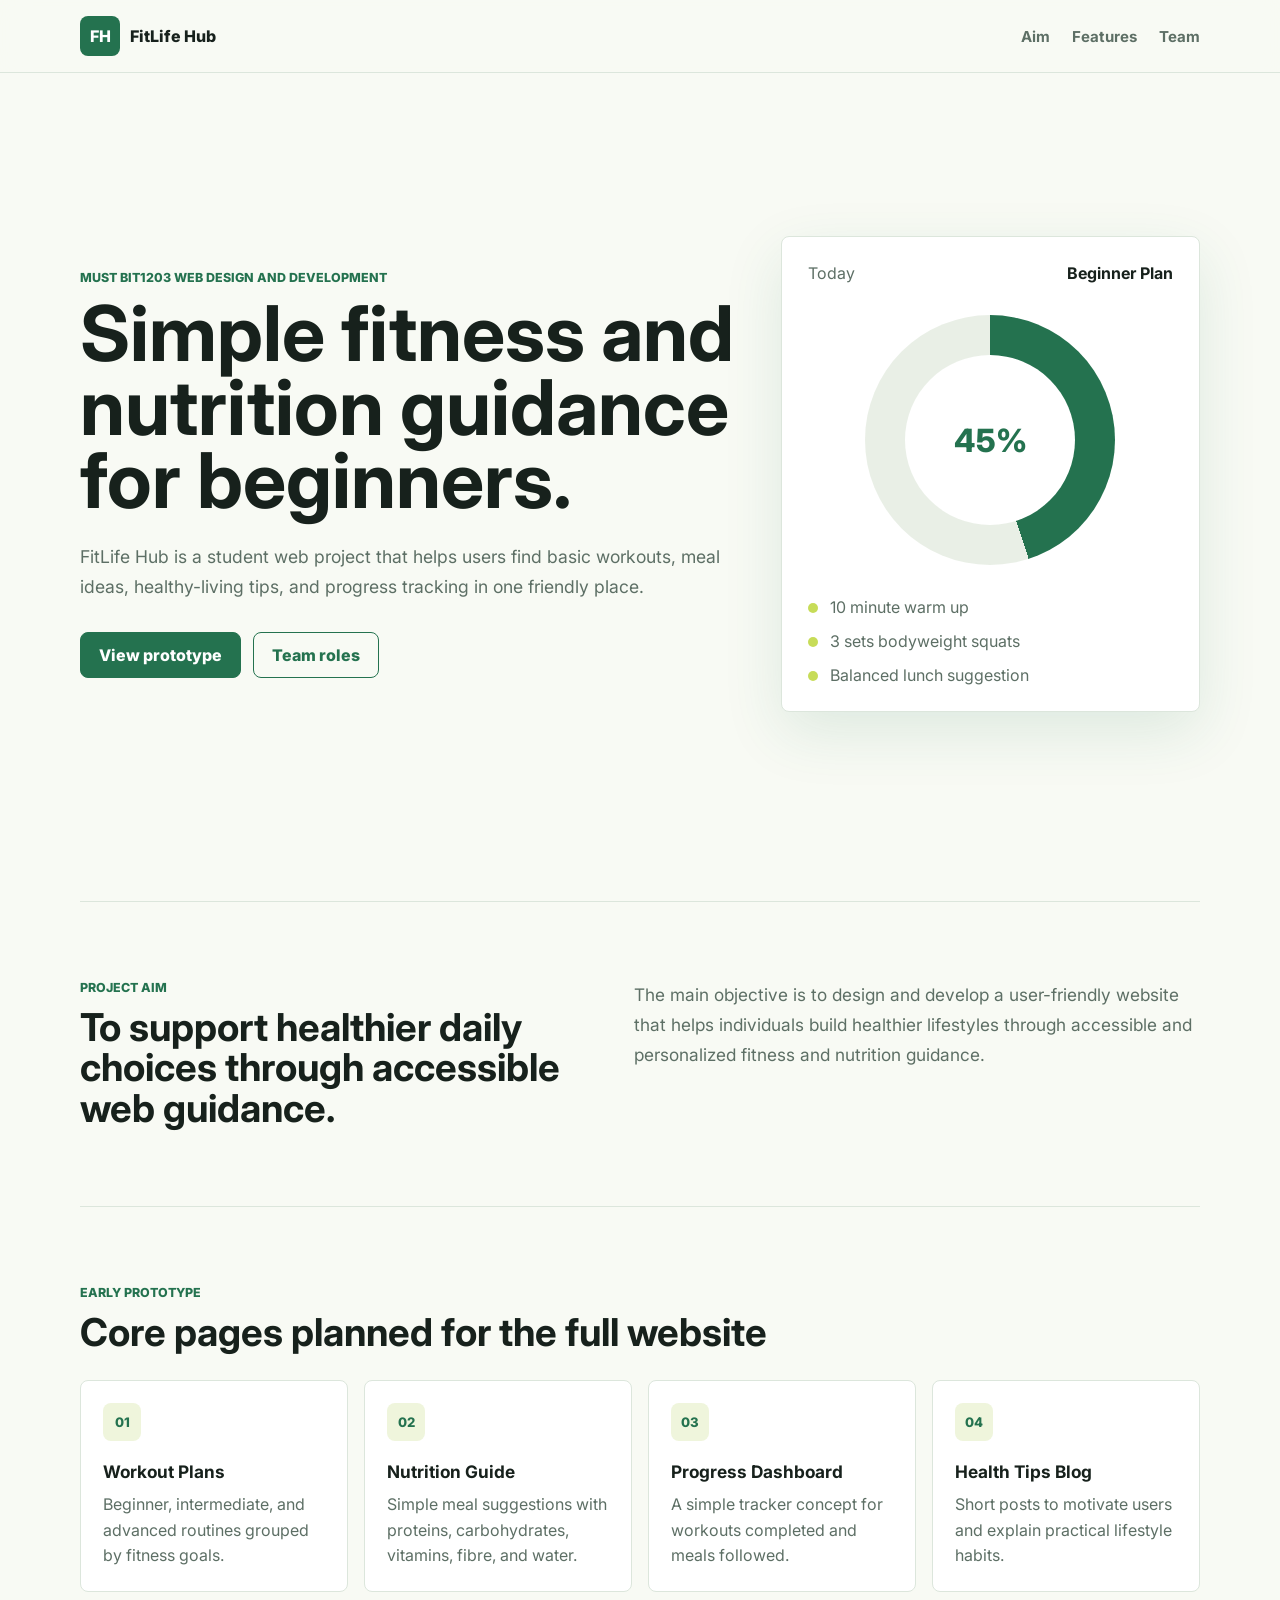
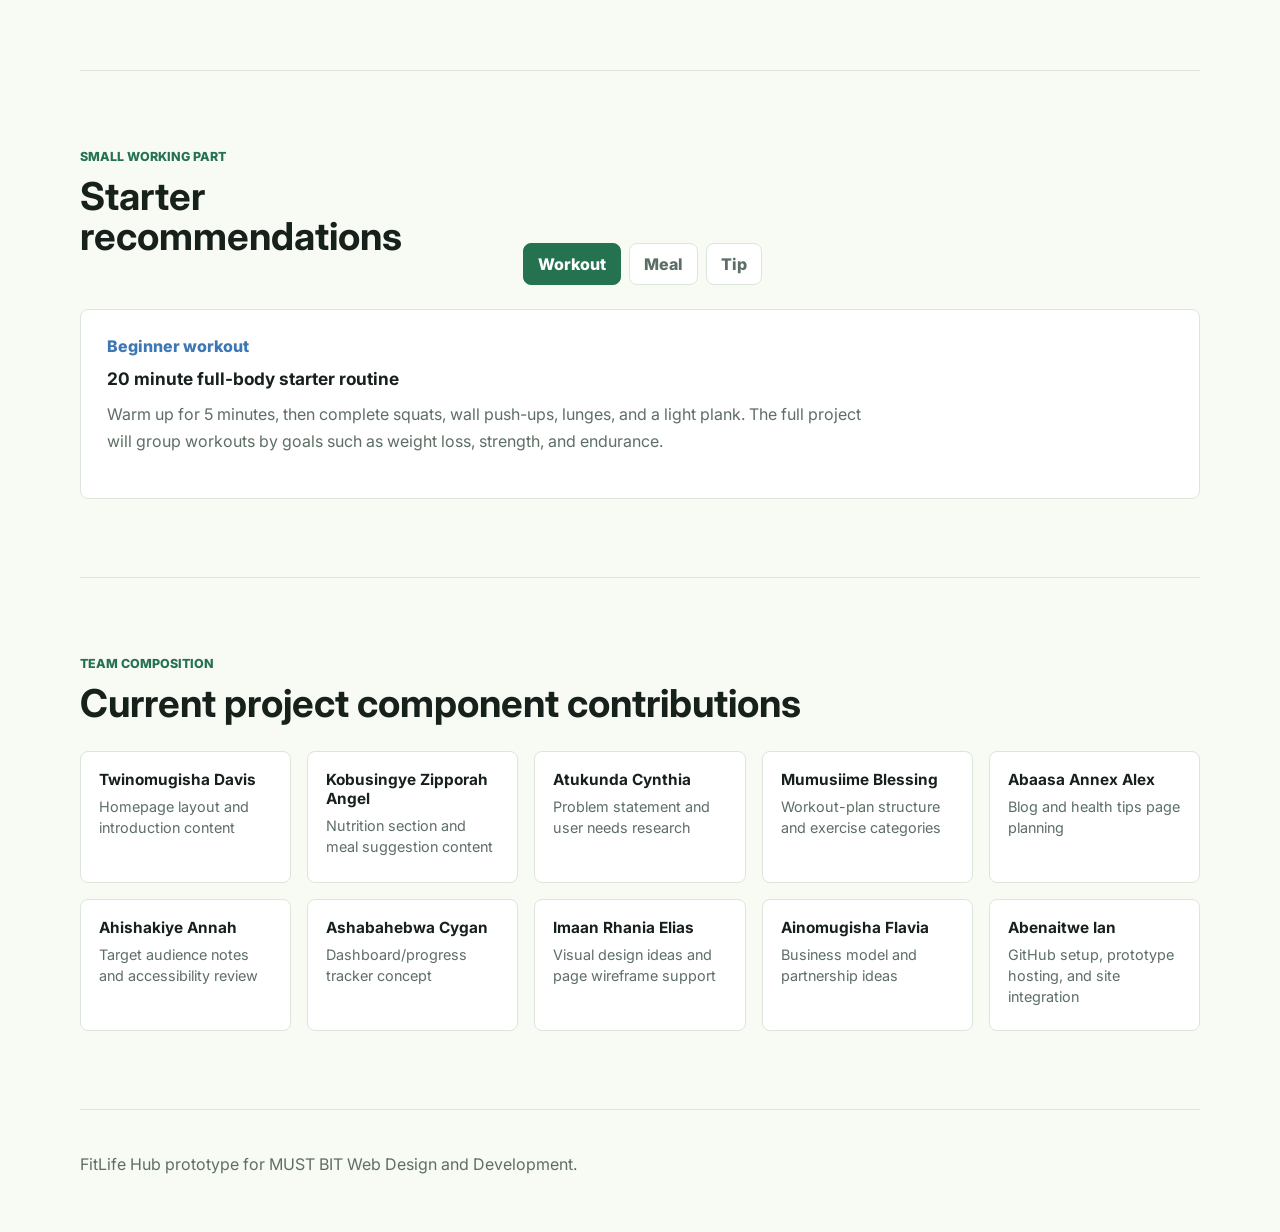
==== index.html @ db25465a "Build FitLife Hub prototype" ====
<!DOCTYPE html>
<html lang="en">
<head>
  <meta charset="UTF-8">
  <meta name="viewport" content="width=device-width, initial-scale=1.0">
  <title>FitLife Hub</title>
  <link rel="preconnect" href="https://fonts.googleapis.com">
  <link rel="preconnect" href="https://fonts.gstatic.com" crossorigin>
  <link href="https://fonts.googleapis.com/css2?family=Inter:wght@400;600;700;800&display=swap" rel="stylesheet">
  <link rel="stylesheet" href="styles.css">
</head>
<body>
  <header class="site-header">
    <nav class="nav">
      <a class="brand" href="#top" aria-label="FitLife Hub home">
        <span class="brand-mark">FH</span>
        <span>FitLife Hub</span>
      </a>
      <div class="nav-links" aria-label="Main navigation">
        <a href="#aim">Aim</a>
        <a href="#features">Features</a>
        <a href="#team">Team</a>
      </div>
    </nav>
  </header>

  <main id="top">
    <section class="hero">
      <div class="hero-copy">
        <p class="eyebrow">MUST BIT1203 Web Design and Development</p>
        <h1>Simple fitness and nutrition guidance for beginners.</h1>
        <p class="hero-text">
          FitLife Hub is a student web project that helps users find basic workouts,
          meal ideas, healthy-living tips, and progress tracking in one friendly place.
        </p>
        <div class="hero-actions">
          <a class="button primary" href="#features">View prototype</a>
          <a class="button secondary" href="#team">Team roles</a>
        </div>
      </div>
      <aside class="today-panel" aria-label="Sample fitness plan">
        <div class="panel-top">
          <span>Today</span>
          <strong>Beginner Plan</strong>
        </div>
        <div class="workout-ring" aria-label="45 percent progress">
          <span>45%</span>
        </div>
        <ul class="mini-list">
          <li><span></span> 10 minute warm up</li>
          <li><span></span> 3 sets bodyweight squats</li>
          <li><span></span> Balanced lunch suggestion</li>
        </ul>
      </aside>
    </section>

    <section id="aim" class="section two-column">
      <div>
        <p class="eyebrow">Project Aim</p>
        <h2>To support healthier daily choices through accessible web guidance.</h2>
      </div>
      <p>
        The main objective is to design and develop a user-friendly website that
        helps individuals build healthier lifestyles through accessible and
        personalized fitness and nutrition guidance.
      </p>
    </section>

    <section id="features" class="section">
      <div class="section-heading">
        <p class="eyebrow">Early Prototype</p>
        <h2>Core pages planned for the full website</h2>
      </div>
      <div class="feature-grid">
        <article class="feature-card">
          <span class="icon">01</span>
          <h3>Workout Plans</h3>
          <p>Beginner, intermediate, and advanced routines grouped by fitness goals.</p>
        </article>
        <article class="feature-card">
          <span class="icon">02</span>
          <h3>Nutrition Guide</h3>
          <p>Simple meal suggestions with proteins, carbohydrates, vitamins, fibre, and water.</p>
        </article>
        <article class="feature-card">
          <span class="icon">03</span>
          <h3>Progress Dashboard</h3>
          <p>A simple tracker concept for workouts completed and meals followed.</p>
        </article>
        <article class="feature-card">
          <span class="icon">04</span>
          <h3>Health Tips Blog</h3>
          <p>Short posts to motivate users and explain practical lifestyle habits.</p>
        </article>
      </div>
    </section>

    <section class="section demo-area" aria-label="Interactive demo">
      <div class="section-heading">
        <p class="eyebrow">Small Working Part</p>
        <h2>Starter recommendations</h2>
      </div>
      <div class="tabs" role="tablist" aria-label="Recommendation categories">
        <button class="tab active" type="button" data-tab="workout">Workout</button>
        <button class="tab" type="button" data-tab="meal">Meal</button>
        <button class="tab" type="button" data-tab="tip">Tip</button>
      </div>
      <article class="recommendation" id="recommendation" aria-live="polite"></article>
    </section>

    <section id="team" class="section">
      <div class="section-heading">
        <p class="eyebrow">Team Composition</p>
        <h2>Current project component contributions</h2>
      </div>
      <div class="team-grid">
        <article><strong>Twinomugisha Davis</strong><span>Homepage layout and introduction content</span></article>
        <article><strong>Kobusingye Zipporah Angel</strong><span>Nutrition section and meal suggestion content</span></article>
        <article><strong>Atukunda Cynthia</strong><span>Problem statement and user needs research</span></article>
        <article><strong>Mumusiime Blessing</strong><span>Workout-plan structure and exercise categories</span></article>
        <article><strong>Abaasa Annex Alex</strong><span>Blog and health tips page planning</span></article>
        <article><strong>Ahishakiye Annah</strong><span>Target audience notes and accessibility review</span></article>
        <article><strong>Ashabahebwa Cygan</strong><span>Dashboard/progress tracker concept</span></article>
        <article><strong>Imaan Rhania Elias</strong><span>Visual design ideas and page wireframe support</span></article>
        <article><strong>Ainomugisha Flavia</strong><span>Business model and partnership ideas</span></article>
        <article><strong>Abenaitwe Ian</strong><span>GitHub setup, prototype hosting, and site integration</span></article>
      </div>
    </section>
  </main>

  <footer class="footer">
    <p>FitLife Hub prototype for MUST BIT Web Design and Development.</p>
  </footer>

  <script src="script.js"></script>
</body>
</html>
---- styles.css ----
:root {
  --ink: #17211c;
  --muted: #5d6f65;
  --paper: #f8faf4;
  --line: #dce6dc;
  --green: #24724f;
  --lime: #c7dc58;
  --coral: #f28b6c;
  --blue: #3d78b4;
  --white: #ffffff;
}

* {
  box-sizing: border-box;
}

html {
  scroll-behavior: smooth;
}

body {
  margin: 0;
  font-family: Inter, Arial, sans-serif;
  color: var(--ink);
  background: var(--paper);
}

a {
  color: inherit;
  text-decoration: none;
}

.site-header {
  position: sticky;
  top: 0;
  z-index: 10;
  background: rgba(248, 250, 244, 0.92);
  border-bottom: 1px solid var(--line);
  backdrop-filter: blur(14px);
}

.nav {
  width: min(1120px, calc(100% - 32px));
  margin: 0 auto;
  min-height: 72px;
  display: flex;
  align-items: center;
  justify-content: space-between;
  gap: 20px;
}

.brand {
  display: inline-flex;
  align-items: center;
  gap: 10px;
  font-weight: 800;
}

.brand-mark {
  width: 40px;
  height: 40px;
  display: inline-grid;
  place-items: center;
  color: var(--white);
  background: var(--green);
  border-radius: 8px;
}

.nav-links {
  display: flex;
  align-items: center;
  gap: 22px;
  color: var(--muted);
  font-size: 0.94rem;
  font-weight: 700;
}

.hero {
  width: min(1120px, calc(100% - 32px));
  min-height: calc(100vh - 72px);
  margin: 0 auto;
  display: grid;
  grid-template-columns: minmax(0, 1.1fr) minmax(280px, 0.7fr);
  gap: 42px;
  align-items: center;
  padding: 46px 0 72px;
}

.eyebrow {
  margin: 0 0 12px;
  color: var(--green);
  font-size: 0.78rem;
  font-weight: 800;
  letter-spacing: 0;
  text-transform: uppercase;
}

h1,
h2,
h3,
p {
  overflow-wrap: anywhere;
}

h1 {
  margin: 0;
  max-width: 780px;
  font-size: clamp(2.5rem, 6vw, 5.7rem);
  line-height: 0.96;
  letter-spacing: 0;
}

h2 {
  margin: 0;
  font-size: clamp(1.7rem, 3vw, 3rem);
  line-height: 1.05;
  letter-spacing: 0;
}

h3 {
  margin: 0 0 10px;
  font-size: 1.08rem;
}

.hero-text {
  max-width: 650px;
  margin: 24px 0 0;
  color: var(--muted);
  font-size: 1.1rem;
  line-height: 1.7;
}

.hero-actions {
  display: flex;
  flex-wrap: wrap;
  gap: 12px;
  margin-top: 30px;
}

.button {
  min-height: 46px;
  display: inline-flex;
  align-items: center;
  justify-content: center;
  padding: 0 18px;
  border: 1px solid var(--green);
  border-radius: 8px;
  font-weight: 800;
}

.button.primary {
  color: var(--white);
  background: var(--green);
}

.button.secondary {
  color: var(--green);
  background: transparent;
}

.today-panel {
  padding: 26px;
  border: 1px solid var(--line);
  border-radius: 8px;
  background: var(--white);
  box-shadow: 0 20px 60px rgba(36, 114, 79, 0.12);
}

.panel-top {
  display: flex;
  justify-content: space-between;
  gap: 16px;
  color: var(--muted);
}

.panel-top strong {
  color: var(--ink);
}

.workout-ring {
  width: min(250px, 72vw);
  aspect-ratio: 1;
  margin: 32px auto;
  display: grid;
  place-items: center;
  border-radius: 50%;
  background: conic-gradient(var(--green) 45%, #e9efe6 0);
}

.workout-ring span {
  width: 68%;
  aspect-ratio: 1;
  display: grid;
  place-items: center;
  border-radius: 50%;
  background: var(--white);
  color: var(--green);
  font-size: 2rem;
  font-weight: 800;
}

.mini-list {
  display: grid;
  gap: 14px;
  margin: 0;
  padding: 0;
  list-style: none;
  color: var(--muted);
}

.mini-list span {
  width: 10px;
  height: 10px;
  display: inline-block;
  margin-right: 8px;
  border-radius: 50%;
  background: var(--lime);
}

.section {
  width: min(1120px, calc(100% - 32px));
  margin: 0 auto;
  padding: 78px 0;
  border-top: 1px solid var(--line);
}

.two-column {
  display: grid;
  grid-template-columns: minmax(0, 0.9fr) minmax(0, 1fr);
  gap: 44px;
  align-items: start;
}

.two-column > p {
  margin: 0;
  color: var(--muted);
  font-size: 1.08rem;
  line-height: 1.75;
}

.section-heading {
  max-width: 760px;
  margin-bottom: 28px;
}

.feature-grid,
.team-grid {
  display: grid;
  grid-template-columns: repeat(4, minmax(0, 1fr));
  gap: 16px;
}

.feature-card,
.team-grid article,
.recommendation {
  border: 1px solid var(--line);
  border-radius: 8px;
  background: var(--white);
}

.feature-card {
  min-height: 210px;
  padding: 22px;
}

.feature-card p {
  margin: 0;
  color: var(--muted);
  line-height: 1.6;
}

.icon {
  width: 38px;
  height: 38px;
  display: inline-grid;
  place-items: center;
  margin-bottom: 20px;
  border-radius: 8px;
  background: #eff5dc;
  color: var(--green);
  font-size: 0.82rem;
  font-weight: 800;
}

.demo-area {
  display: grid;
  grid-template-columns: minmax(0, 0.62fr) minmax(0, 1fr);
  gap: 24px;
  align-items: start;
}

.tabs {
  display: flex;
  gap: 8px;
  align-self: end;
  justify-self: start;
}

.tab {
  min-height: 42px;
  padding: 0 14px;
  border: 1px solid var(--line);
  border-radius: 8px;
  color: var(--muted);
  background: var(--white);
  font: inherit;
  font-weight: 800;
  cursor: pointer;
}

.tab.active {
  color: var(--white);
  border-color: var(--green);
  background: var(--green);
}

.recommendation {
  grid-column: 1 / -1;
  min-height: 190px;
  padding: 26px;
}

.recommendation p {
  max-width: 760px;
  margin: 12px 0 0;
  color: var(--muted);
  line-height: 1.7;
}

.recommendation .tag {
  display: inline-flex;
  margin-bottom: 12px;
  color: var(--blue);
  font-weight: 800;
}

.team-grid {
  grid-template-columns: repeat(5, minmax(0, 1fr));
}

.team-grid article {
  min-height: 132px;
  padding: 18px;
}

.team-grid strong,
.team-grid span {
  display: block;
}

.team-grid strong {
  margin-bottom: 8px;
  font-size: 0.96rem;
}

.team-grid span {
  color: var(--muted);
  font-size: 0.9rem;
  line-height: 1.45;
}

.footer {
  width: min(1120px, calc(100% - 32px));
  margin: 0 auto;
  padding: 28px 0 42px;
  color: var(--muted);
  border-top: 1px solid var(--line);
}

@media (max-width: 900px) {
  .hero,
  .two-column,
  .demo-area {
    grid-template-columns: 1fr;
  }

  .feature-grid {
    grid-template-columns: repeat(2, minmax(0, 1fr));
  }

  .team-grid {
    grid-template-columns: repeat(2, minmax(0, 1fr));
  }
}

@media (max-width: 620px) {
  .nav {
    min-height: auto;
    padding: 14px 0;
    align-items: flex-start;
    flex-direction: column;
  }

  .nav-links {
    width: 100%;
    justify-content: space-between;
  }

  .hero {
    min-height: auto;
    padding-top: 42px;
  }

  .feature-grid,
  .team-grid {
    grid-template-columns: 1fr;
  }

  .tabs {
    width: 100%;
  }

  .tab {
    flex: 1;
  }
}
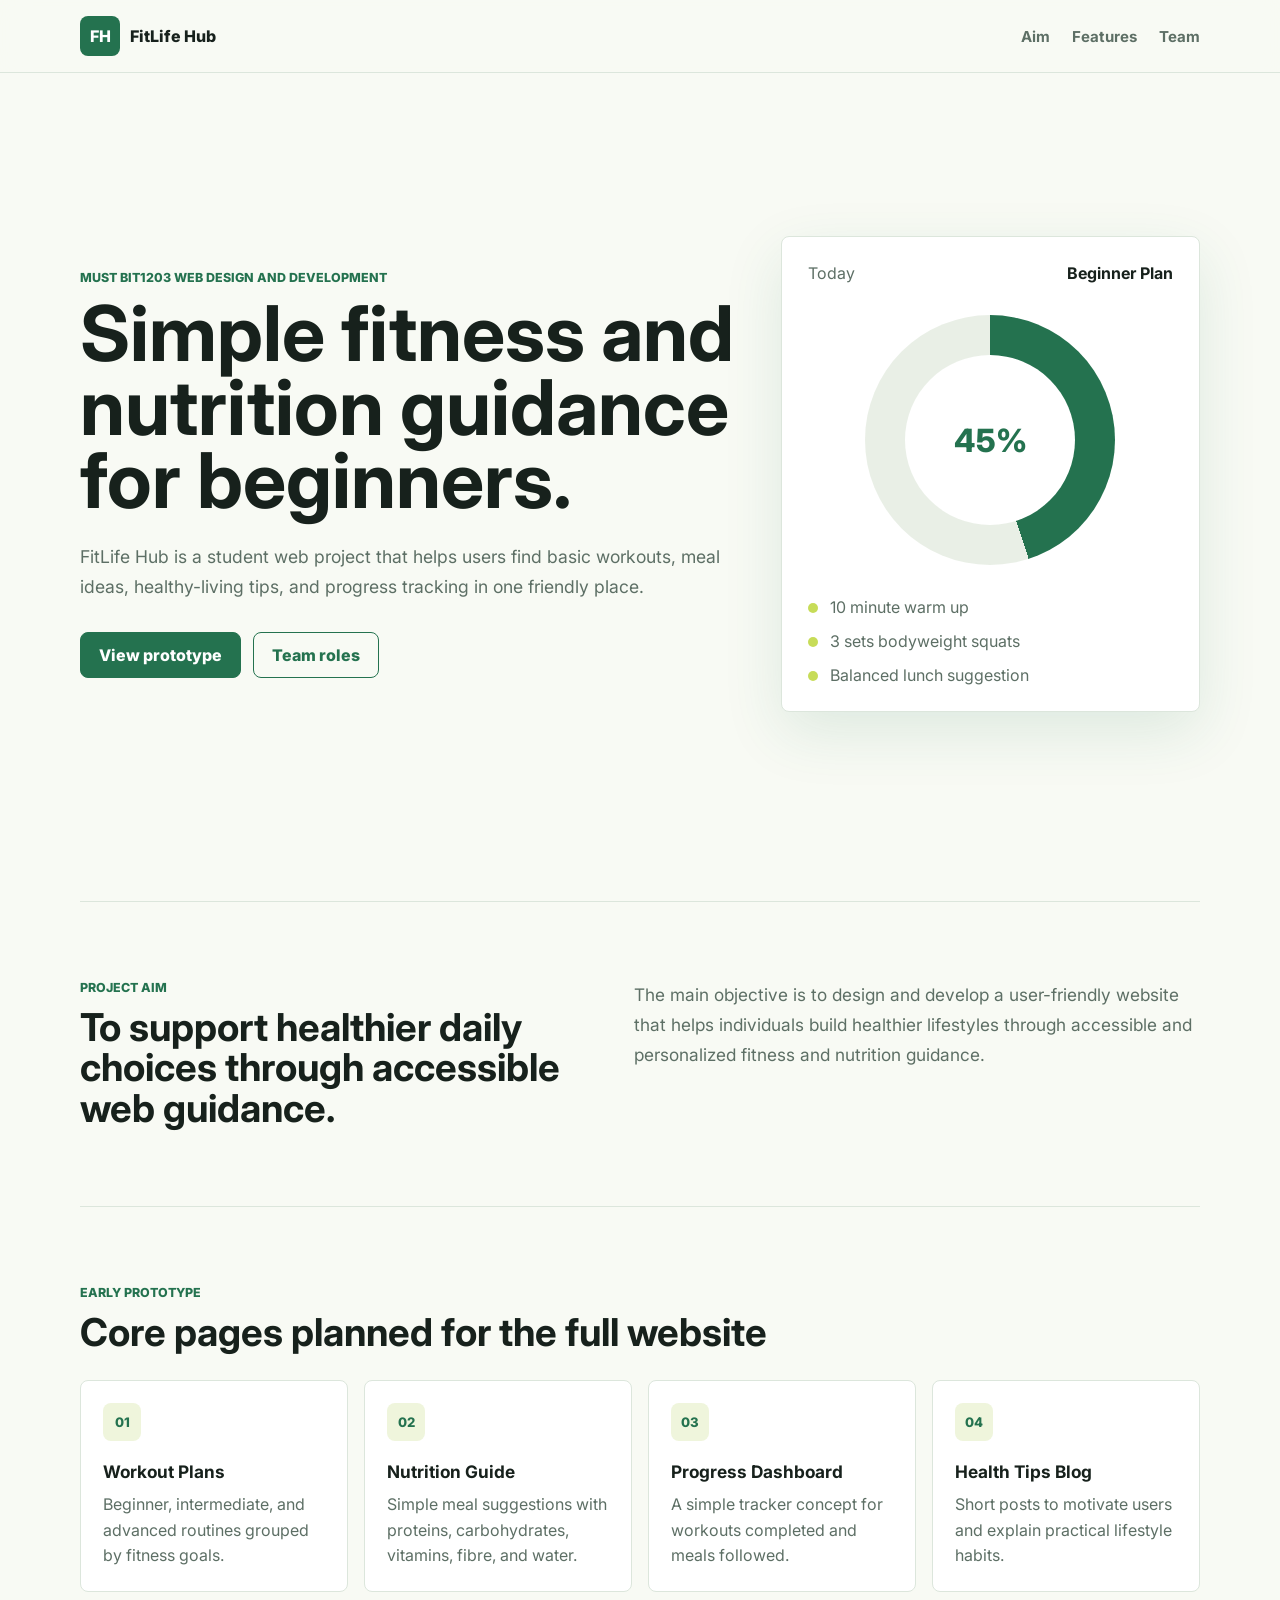
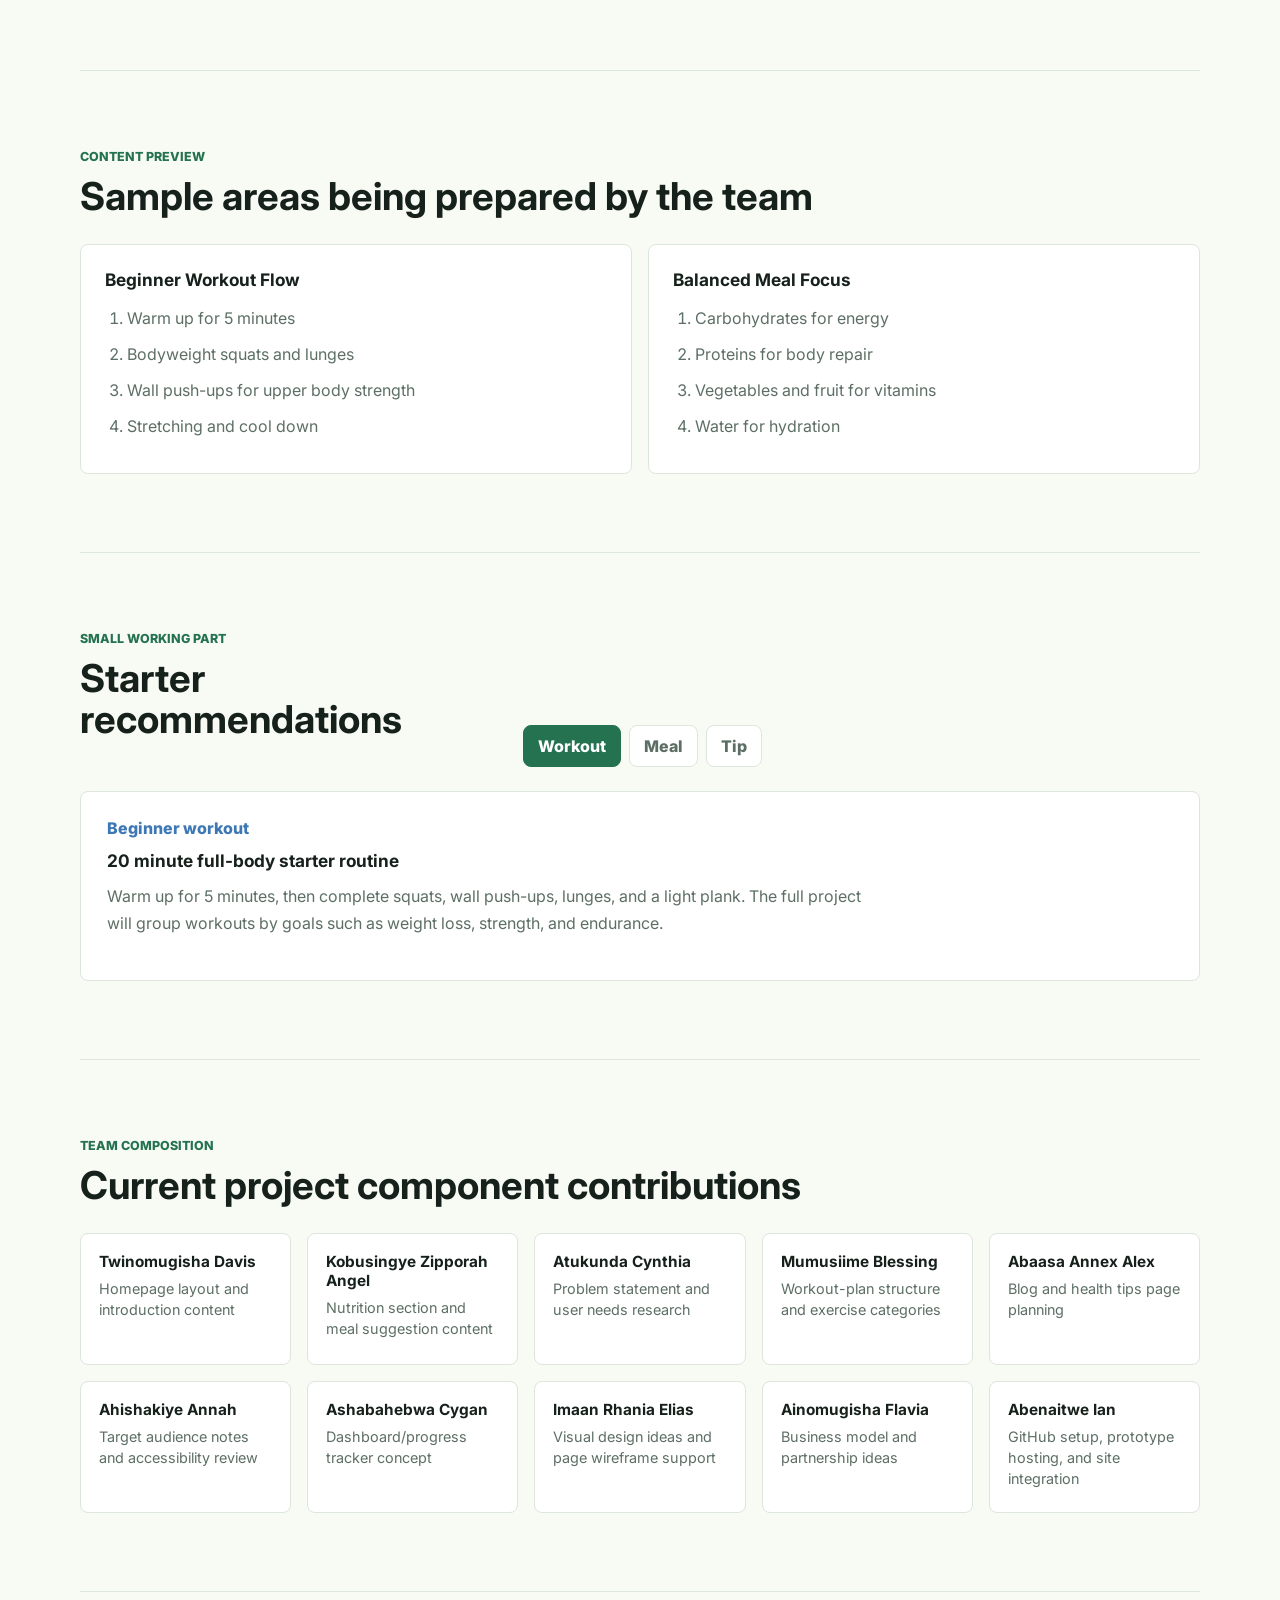
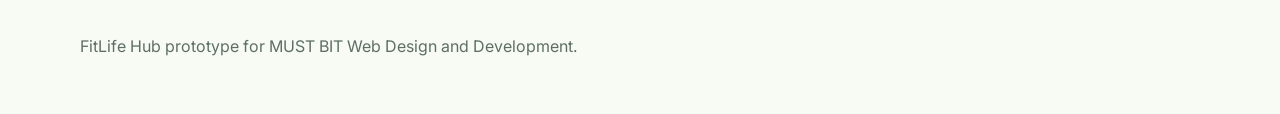
==== commit 3b2aa953: "Add workout and nutrition content preview" ====
--- a/index.html
+++ b/index.html
@@ -95,6 +95,33 @@
       </div>
     </section>
 
+    <section class="section plan-preview" aria-label="Workout and nutrition preview">
+      <div class="section-heading">
+        <p class="eyebrow">Content Preview</p>
+        <h2>Sample areas being prepared by the team</h2>
+      </div>
+      <div class="preview-grid">
+        <article>
+          <h3>Beginner Workout Flow</h3>
+          <ol>
+            <li>Warm up for 5 minutes</li>
+            <li>Bodyweight squats and lunges</li>
+            <li>Wall push-ups for upper body strength</li>
+            <li>Stretching and cool down</li>
+          </ol>
+        </article>
+        <article>
+          <h3>Balanced Meal Focus</h3>
+          <ol>
+            <li>Carbohydrates for energy</li>
+            <li>Proteins for body repair</li>
+            <li>Vegetables and fruit for vitamins</li>
+            <li>Water for hydration</li>
+          </ol>
+        </article>
+      </div>
+    </section>
+
     <section class="section demo-area" aria-label="Interactive demo">
       <div class="section-heading">
         <p class="eyebrow">Small Working Part</p>
--- a/styles.css
+++ b/styles.css
@@ -269,6 +269,29 @@
   line-height: 1.6;
 }
 
+.preview-grid {
+  display: grid;
+  grid-template-columns: repeat(2, minmax(0, 1fr));
+  gap: 16px;
+}
+
+.preview-grid article {
+  min-height: 230px;
+  padding: 24px;
+  border: 1px solid var(--line);
+  border-radius: 8px;
+  background: var(--white);
+}
+
+.preview-grid ol {
+  display: grid;
+  gap: 12px;
+  margin: 16px 0 0;
+  padding-left: 22px;
+  color: var(--muted);
+  line-height: 1.5;
+}
+
 .icon {
   width: 38px;
   height: 38px;
@@ -378,6 +401,10 @@
     grid-template-columns: repeat(2, minmax(0, 1fr));
   }
 
+  .preview-grid {
+    grid-template-columns: 1fr;
+  }
+
   .team-grid {
     grid-template-columns: repeat(2, minmax(0, 1fr));
   }
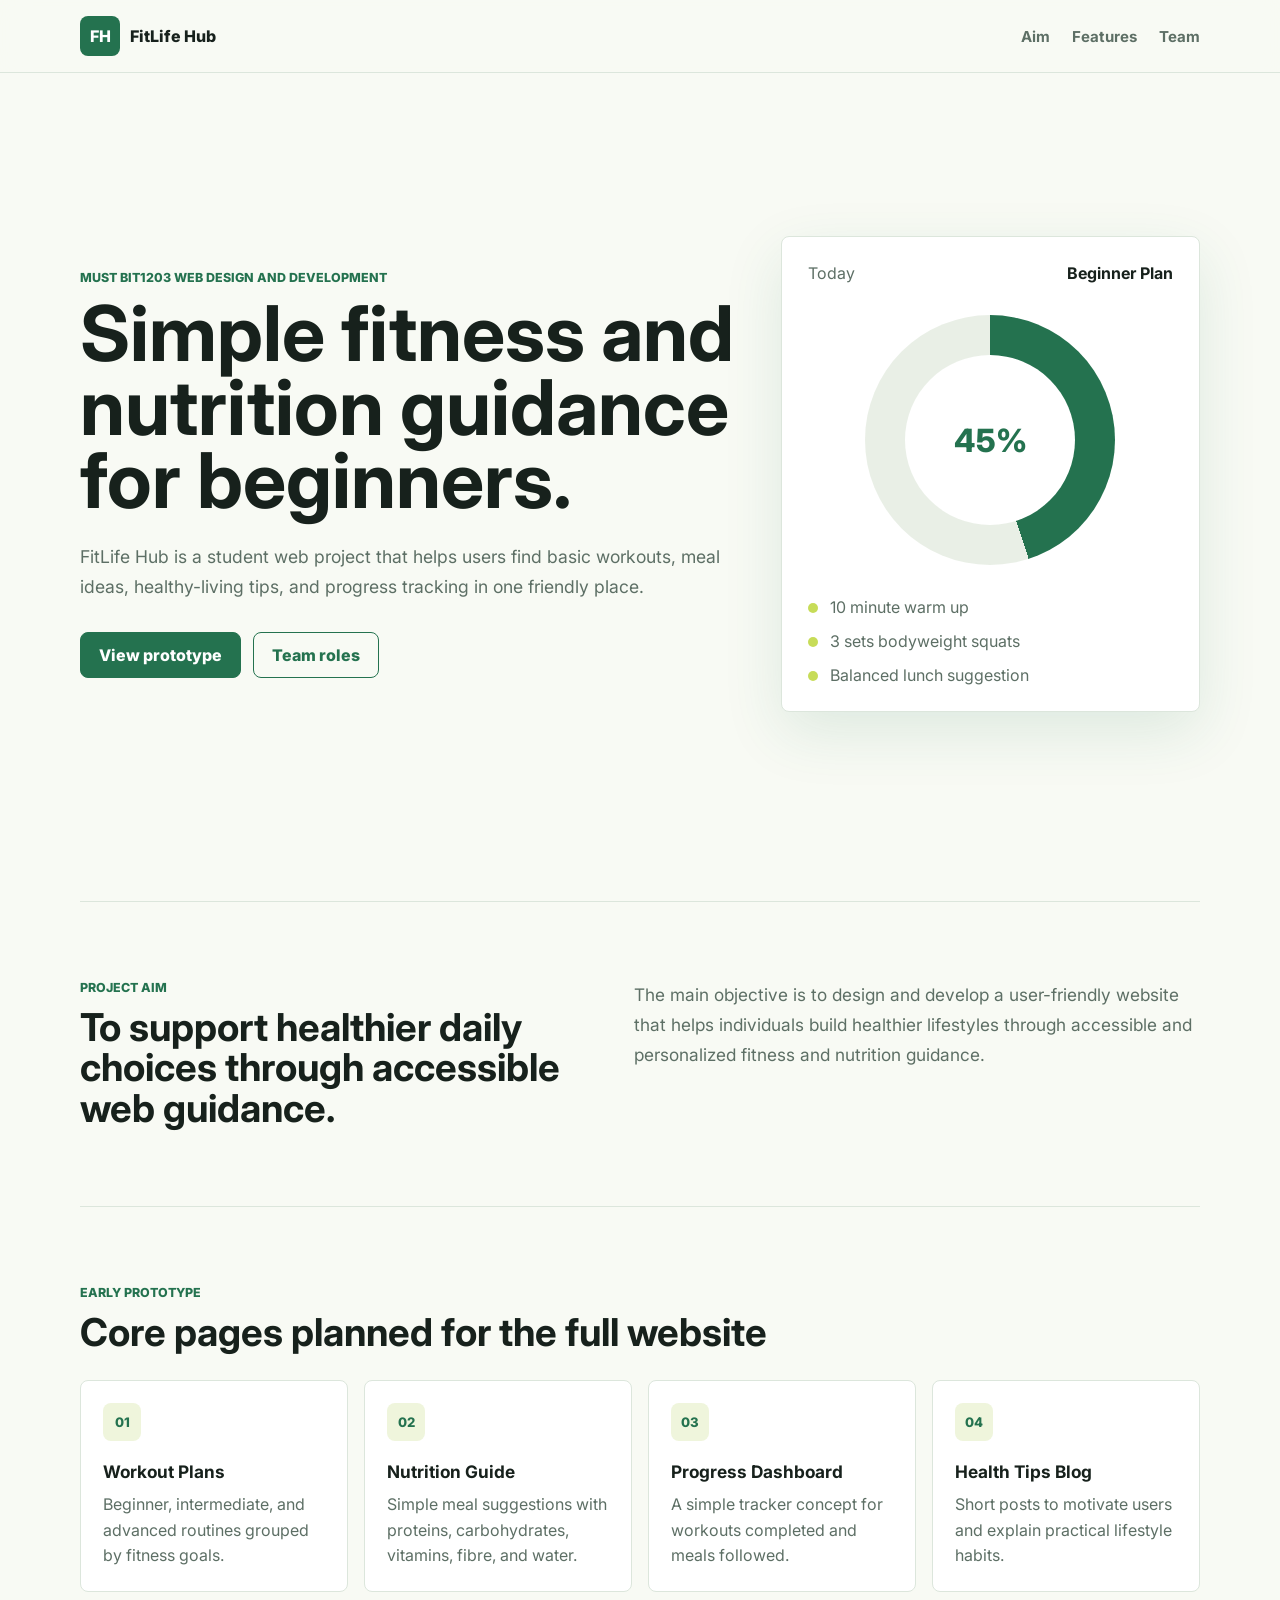
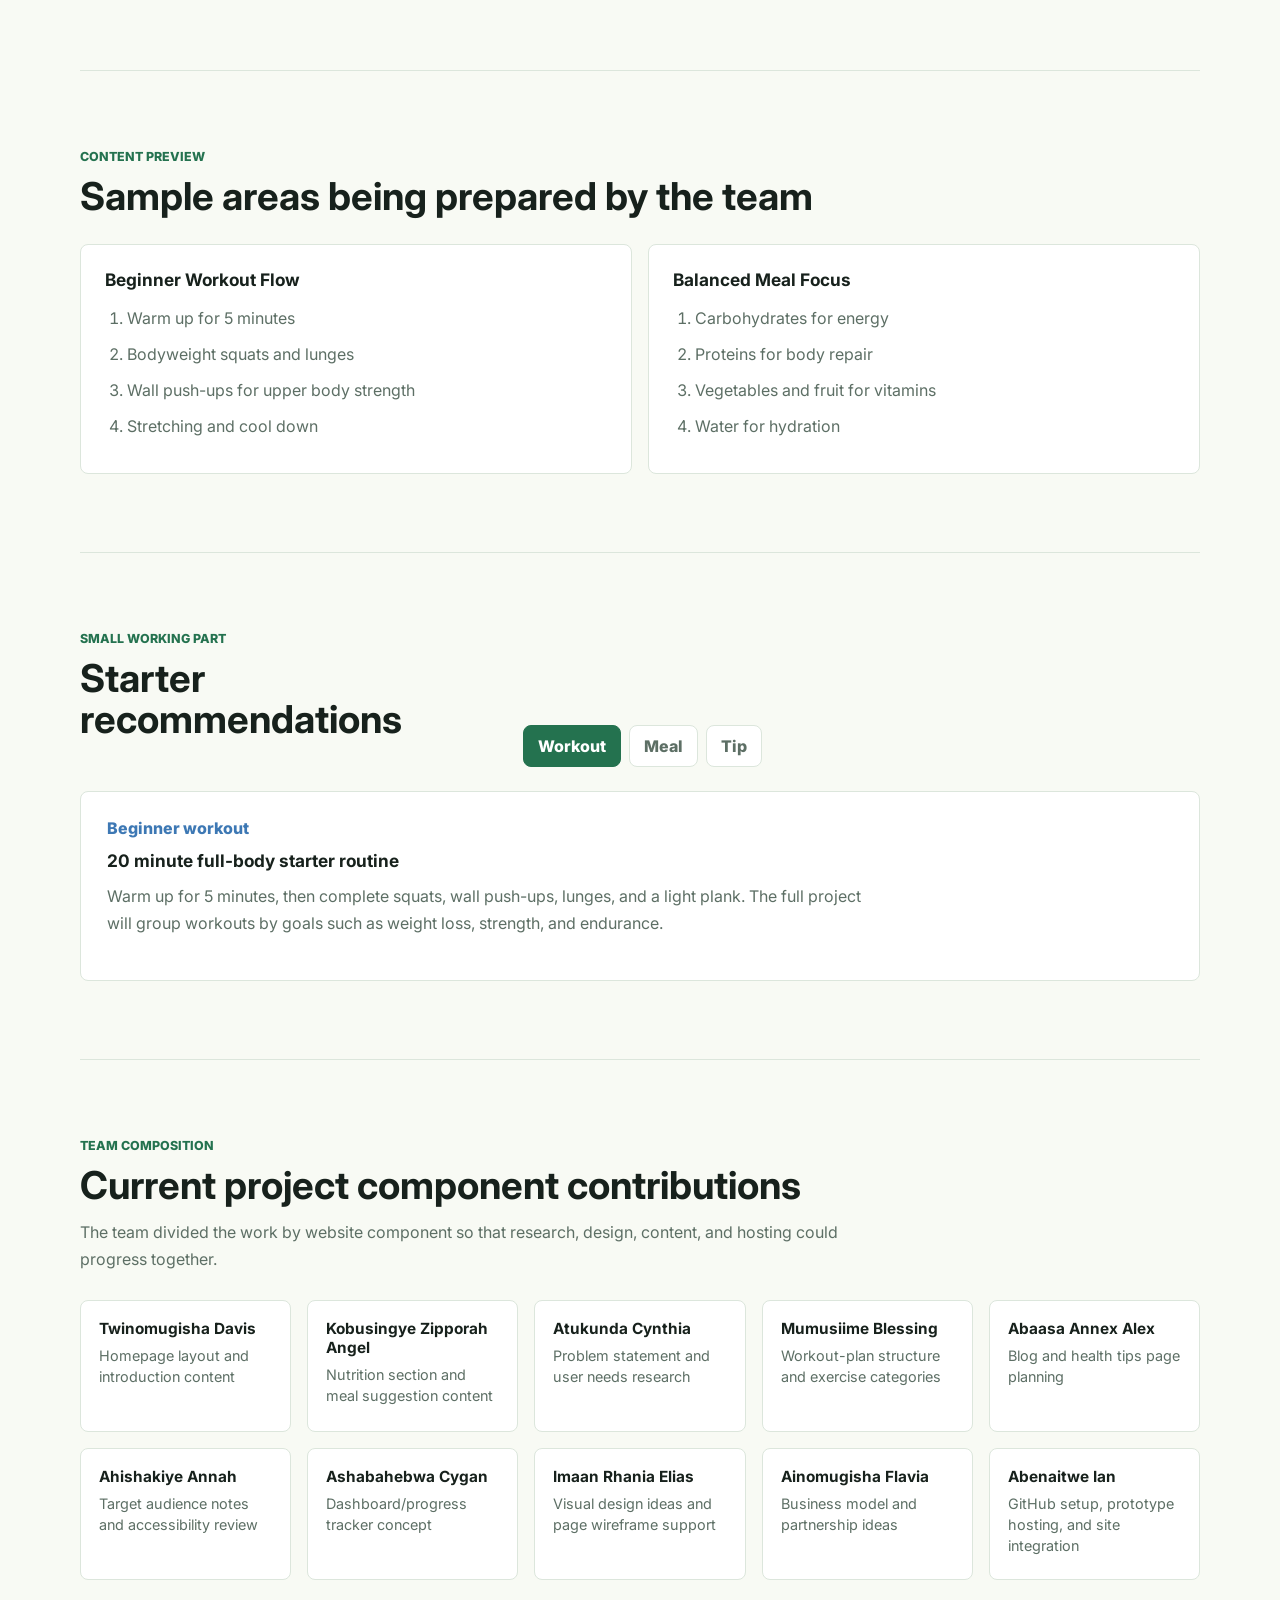
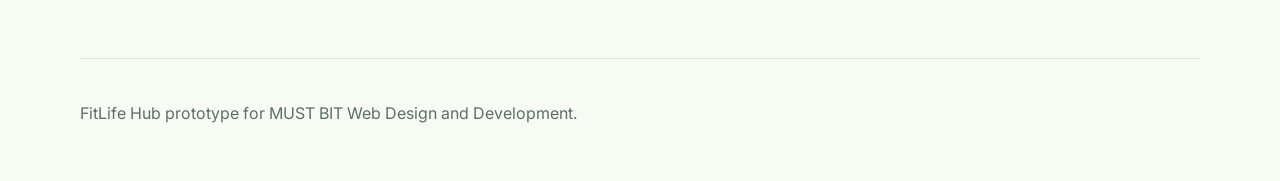
==== commit f042e525: "Improve team section and hosting notes" ====
--- a/index.html
+++ b/index.html
@@ -139,6 +139,10 @@
       <div class="section-heading">
         <p class="eyebrow">Team Composition</p>
         <h2>Current project component contributions</h2>
+        <p class="section-note">
+          The team divided the work by website component so that research, design,
+          content, and hosting could progress together.
+        </p>
       </div>
       <div class="team-grid">
         <article><strong>Twinomugisha Davis</strong><span>Homepage layout and introduction content</span></article>
--- a/styles.css
+++ b/styles.css
@@ -243,6 +243,13 @@
   margin-bottom: 28px;
 }
 
+.section-note {
+  margin: 14px 0 0;
+  color: var(--muted);
+  font-size: 1rem;
+  line-height: 1.65;
+}
+
 .feature-grid,
 .team-grid {
   display: grid;
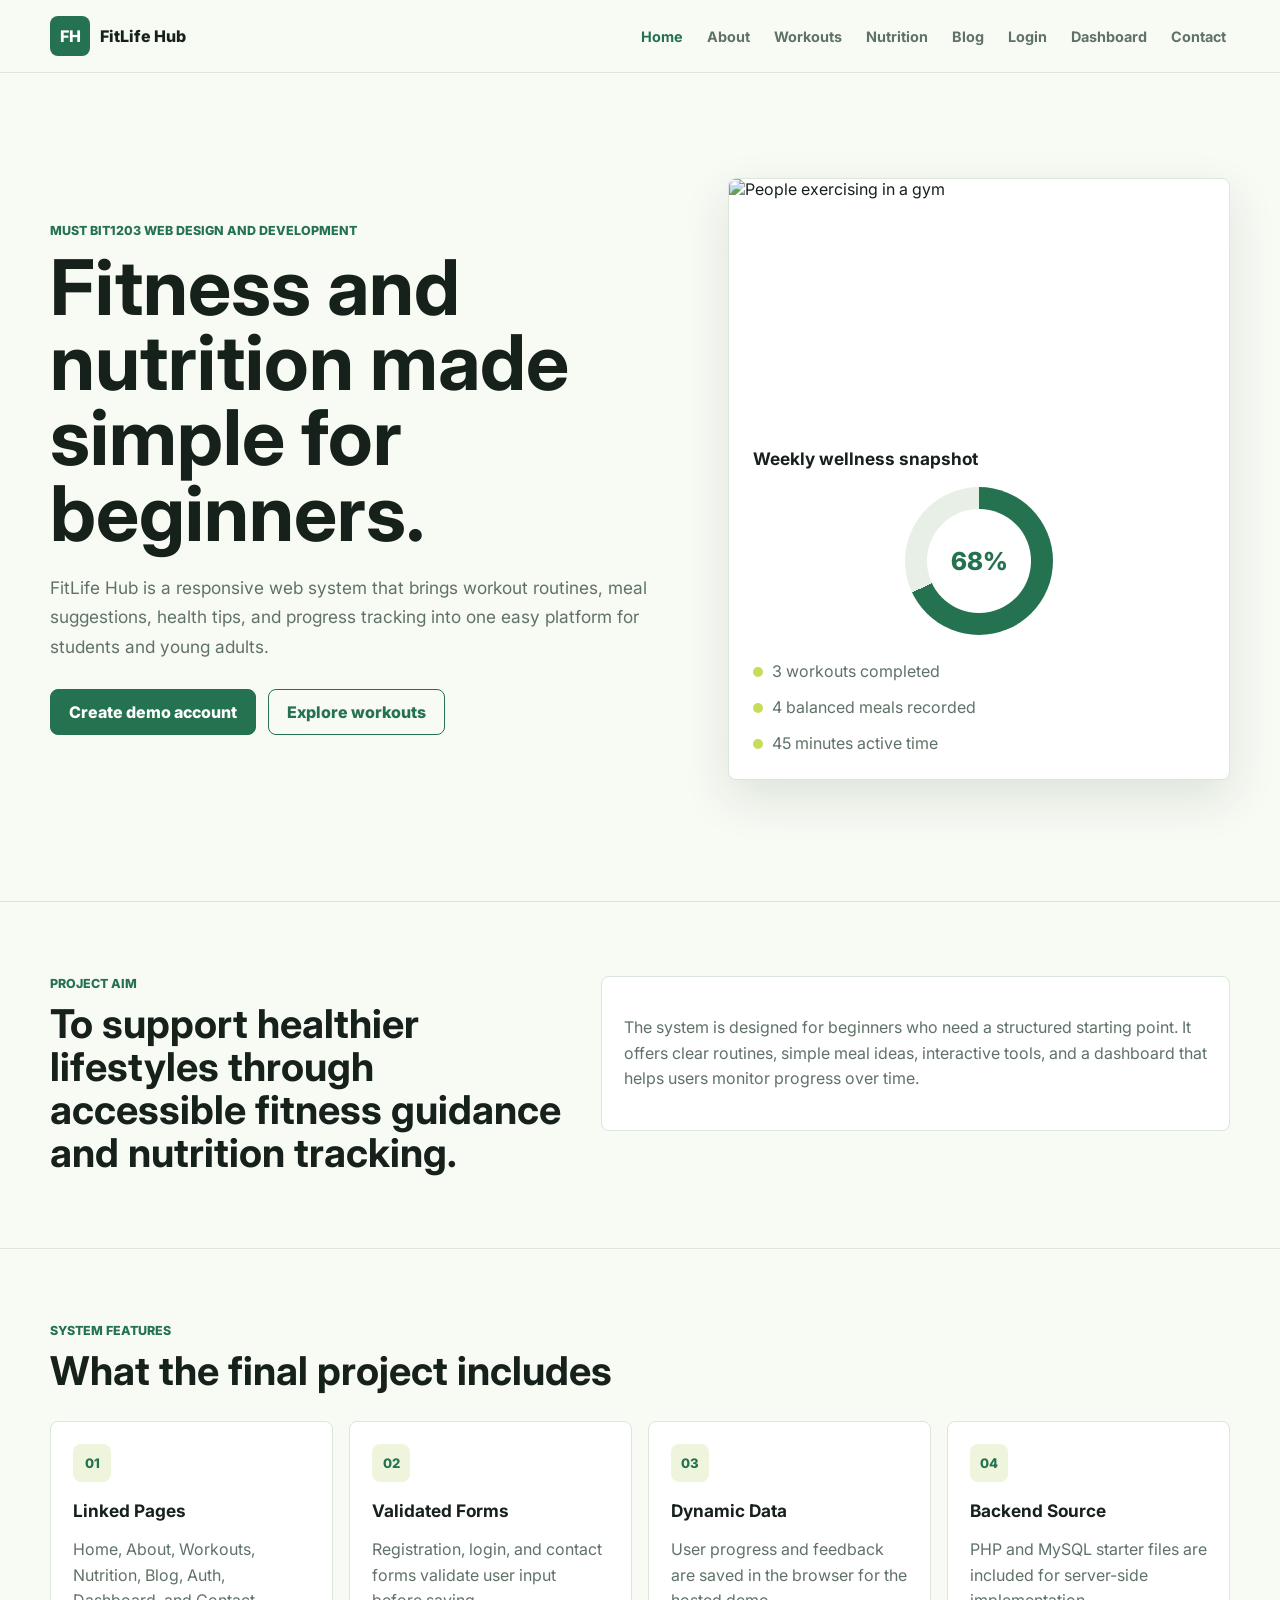
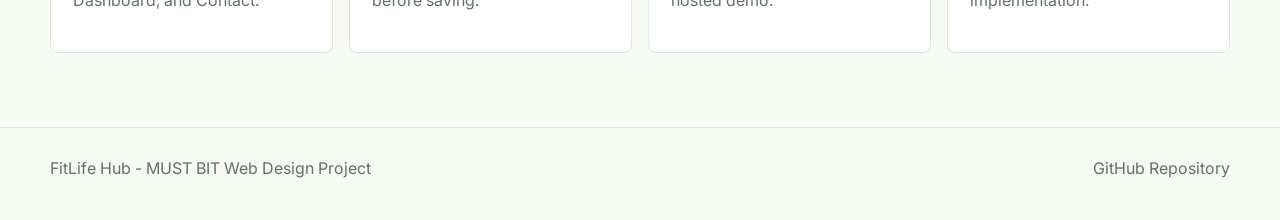
==== commit 5a0bc67d: "Complete FitLife Hub frontend pages" ====
--- a/index.html
+++ b/index.html
@@ -3,7 +3,7 @@
 <head>
   <meta charset="UTF-8">
   <meta name="viewport" content="width=device-width, initial-scale=1.0">
-  <title>FitLife Hub</title>
+  <title>FitLife Hub | Home</title>
   <link rel="preconnect" href="https://fonts.googleapis.com">
   <link rel="preconnect" href="https://fonts.gstatic.com" crossorigin>
   <link href="https://fonts.googleapis.com/css2?family=Inter:wght@400;600;700;800&display=swap" rel="stylesheet">
@@ -12,157 +12,88 @@
 <body>
   <header class="site-header">
     <nav class="nav">
-      <a class="brand" href="#top" aria-label="FitLife Hub home">
-        <span class="brand-mark">FH</span>
-        <span>FitLife Hub</span>
-      </a>
-      <div class="nav-links" aria-label="Main navigation">
-        <a href="#aim">Aim</a>
-        <a href="#features">Features</a>
-        <a href="#team">Team</a>
+      <a class="brand" href="index.html"><span class="brand-mark">FH</span><span>FitLife Hub</span></a>
+      <button class="menu-toggle" type="button" aria-label="Open menu"><span></span><span></span><span></span></button>
+      <div class="nav-links">
+        <a class="active" href="index.html">Home</a>
+        <a href="about.html">About</a>
+        <a href="workouts.html">Workouts</a>
+        <a href="nutrition.html">Nutrition</a>
+        <a href="blog.html">Blog</a>
+        <a href="auth.html">Login</a>
+        <a href="dashboard.html">Dashboard</a>
+        <a href="contact.html">Contact</a>
       </div>
     </nav>
   </header>
 
-  <main id="top">
-    <section class="hero">
-      <div class="hero-copy">
+  <main>
+    <section class="container hero">
+      <div>
         <p class="eyebrow">MUST BIT1203 Web Design and Development</p>
-        <h1>Simple fitness and nutrition guidance for beginners.</h1>
-        <p class="hero-text">
-          FitLife Hub is a student web project that helps users find basic workouts,
-          meal ideas, healthy-living tips, and progress tracking in one friendly place.
+        <h1>Fitness and nutrition made simple for beginners.</h1>
+        <p class="lead">
+          FitLife Hub is a responsive web system that brings workout routines,
+          meal suggestions, health tips, and progress tracking into one easy
+          platform for students and young adults.
         </p>
         <div class="hero-actions">
-          <a class="button primary" href="#features">View prototype</a>
-          <a class="button secondary" href="#team">Team roles</a>
+          <a class="button primary" href="auth.html">Create demo account</a>
+          <a class="button secondary" href="workouts.html">Explore workouts</a>
         </div>
       </div>
-      <aside class="today-panel" aria-label="Sample fitness plan">
-        <div class="panel-top">
-          <span>Today</span>
-          <strong>Beginner Plan</strong>
+      <aside class="hero-card" aria-label="Fitness progress preview">
+        <img src="https://images.unsplash.com/photo-1517836357463-d25dfeac3438?auto=format&fit=crop&w=900&q=80" alt="People exercising in a gym">
+        <div class="hero-card-body">
+          <h3>Weekly wellness snapshot</h3>
+          <div class="progress-ring"><span>68%</span></div>
+          <ul class="mini-list">
+            <li>3 workouts completed</li>
+            <li>4 balanced meals recorded</li>
+            <li>45 minutes active time</li>
+          </ul>
         </div>
-        <div class="workout-ring" aria-label="45 percent progress">
-          <span>45%</span>
-        </div>
-        <ul class="mini-list">
-          <li><span></span> 10 minute warm up</li>
-          <li><span></span> 3 sets bodyweight squats</li>
-          <li><span></span> Balanced lunch suggestion</li>
-        </ul>
       </aside>
     </section>
 
-    <section id="aim" class="section two-column">
-      <div>
-        <p class="eyebrow">Project Aim</p>
-        <h2>To support healthier daily choices through accessible web guidance.</h2>
-      </div>
-      <p>
-        The main objective is to design and develop a user-friendly website that
-        helps individuals build healthier lifestyles through accessible and
-        personalized fitness and nutrition guidance.
-      </p>
-    </section>
-
-    <section id="features" class="section">
-      <div class="section-heading">
-        <p class="eyebrow">Early Prototype</p>
-        <h2>Core pages planned for the full website</h2>
-      </div>
-      <div class="feature-grid">
-        <article class="feature-card">
-          <span class="icon">01</span>
-          <h3>Workout Plans</h3>
-          <p>Beginner, intermediate, and advanced routines grouped by fitness goals.</p>
-        </article>
-        <article class="feature-card">
-          <span class="icon">02</span>
-          <h3>Nutrition Guide</h3>
-          <p>Simple meal suggestions with proteins, carbohydrates, vitamins, fibre, and water.</p>
-        </article>
-        <article class="feature-card">
-          <span class="icon">03</span>
-          <h3>Progress Dashboard</h3>
-          <p>A simple tracker concept for workouts completed and meals followed.</p>
-        </article>
-        <article class="feature-card">
-          <span class="icon">04</span>
-          <h3>Health Tips Blog</h3>
-          <p>Short posts to motivate users and explain practical lifestyle habits.</p>
-        </article>
+    <section class="section">
+      <div class="container split">
+        <div>
+          <p class="eyebrow">Project Aim</p>
+          <h2>To support healthier lifestyles through accessible fitness guidance and nutrition tracking.</h2>
+        </div>
+        <div class="card">
+          <p>
+            The system is designed for beginners who need a structured starting
+            point. It offers clear routines, simple meal ideas, interactive tools,
+            and a dashboard that helps users monitor progress over time.
+          </p>
+        </div>
       </div>
     </section>
 
-    <section class="section plan-preview" aria-label="Workout and nutrition preview">
-      <div class="section-heading">
-        <p class="eyebrow">Content Preview</p>
-        <h2>Sample areas being prepared by the team</h2>
-      </div>
-      <div class="preview-grid">
-        <article>
-          <h3>Beginner Workout Flow</h3>
-          <ol>
-            <li>Warm up for 5 minutes</li>
-            <li>Bodyweight squats and lunges</li>
-            <li>Wall push-ups for upper body strength</li>
-            <li>Stretching and cool down</li>
-          </ol>
-        </article>
-        <article>
-          <h3>Balanced Meal Focus</h3>
-          <ol>
-            <li>Carbohydrates for energy</li>
-            <li>Proteins for body repair</li>
-            <li>Vegetables and fruit for vitamins</li>
-            <li>Water for hydration</li>
-          </ol>
-        </article>
-      </div>
-    </section>
-
-    <section class="section demo-area" aria-label="Interactive demo">
-      <div class="section-heading">
-        <p class="eyebrow">Small Working Part</p>
-        <h2>Starter recommendations</h2>
-      </div>
-      <div class="tabs" role="tablist" aria-label="Recommendation categories">
-        <button class="tab active" type="button" data-tab="workout">Workout</button>
-        <button class="tab" type="button" data-tab="meal">Meal</button>
-        <button class="tab" type="button" data-tab="tip">Tip</button>
-      </div>
-      <article class="recommendation" id="recommendation" aria-live="polite"></article>
-    </section>
-
-    <section id="team" class="section">
-      <div class="section-heading">
-        <p class="eyebrow">Team Composition</p>
-        <h2>Current project component contributions</h2>
-        <p class="section-note">
-          The team divided the work by website component so that research, design,
-          content, and hosting could progress together.
-        </p>
-      </div>
-      <div class="team-grid">
-        <article><strong>Twinomugisha Davis</strong><span>Homepage layout and introduction content</span></article>
-        <article><strong>Kobusingye Zipporah Angel</strong><span>Nutrition section and meal suggestion content</span></article>
-        <article><strong>Atukunda Cynthia</strong><span>Problem statement and user needs research</span></article>
-        <article><strong>Mumusiime Blessing</strong><span>Workout-plan structure and exercise categories</span></article>
-        <article><strong>Abaasa Annex Alex</strong><span>Blog and health tips page planning</span></article>
-        <article><strong>Ahishakiye Annah</strong><span>Target audience notes and accessibility review</span></article>
-        <article><strong>Ashabahebwa Cygan</strong><span>Dashboard/progress tracker concept</span></article>
-        <article><strong>Imaan Rhania Elias</strong><span>Visual design ideas and page wireframe support</span></article>
-        <article><strong>Ainomugisha Flavia</strong><span>Business model and partnership ideas</span></article>
-        <article><strong>Abenaitwe Ian</strong><span>GitHub setup, prototype hosting, and site integration</span></article>
+    <section class="section">
+      <div class="container">
+        <div class="section-heading">
+          <p class="eyebrow">System Features</p>
+          <h2>What the final project includes</h2>
+        </div>
+        <div class="grid-4">
+          <article class="card"><span class="number">01</span><h3>Linked Pages</h3><p>Home, About, Workouts, Nutrition, Blog, Auth, Dashboard, and Contact.</p></article>
+          <article class="card"><span class="number">02</span><h3>Validated Forms</h3><p>Registration, login, and contact forms validate user input before saving.</p></article>
+          <article class="card"><span class="number">03</span><h3>Dynamic Data</h3><p>User progress and feedback are saved in the browser for the hosted demo.</p></article>
+          <article class="card"><span class="number">04</span><h3>Backend Source</h3><p>PHP and MySQL starter files are included for server-side implementation.</p></article>
+        </div>
       </div>
     </section>
   </main>
 
   <footer class="footer">
-    <p>FitLife Hub prototype for MUST BIT Web Design and Development.</p>
+    <div class="container footer-inner">
+      <span>FitLife Hub - MUST BIT Web Design Project</span>
+      <a href="https://github.com/Abenaitwe/fitlife-hub">GitHub Repository</a>
+    </div>
   </footer>
-
   <script src="script.js"></script>
 </body>
 </html>
--- a/styles.css
+++ b/styles.css
@@ -1,13 +1,15 @@
 :root {
   --ink: #17211c;
-  --muted: #5d6f65;
+  --muted: #607267;
   --paper: #f8faf4;
+  --surface: #ffffff;
   --line: #dce6dc;
   --green: #24724f;
+  --green-dark: #164b35;
   --lime: #c7dc58;
   --coral: #f28b6c;
   --blue: #3d78b4;
-  --white: #ffffff;
+  --shadow: 0 18px 48px rgba(25, 72, 49, 0.12);
 }
 
 * {
@@ -25,28 +27,40 @@
   background: var(--paper);
 }
 
+img {
+  display: block;
+  max-width: 100%;
+}
+
 a {
   color: inherit;
   text-decoration: none;
 }
 
+button,
+input,
+select,
+textarea {
+  font: inherit;
+}
+
 .site-header {
   position: sticky;
   top: 0;
-  z-index: 10;
-  background: rgba(248, 250, 244, 0.92);
+  z-index: 20;
   border-bottom: 1px solid var(--line);
+  background: rgba(248, 250, 244, 0.94);
   backdrop-filter: blur(14px);
 }
 
 .nav {
-  width: min(1120px, calc(100% - 32px));
+  width: min(1180px, calc(100% - 32px));
+  min-height: 72px;
   margin: 0 auto;
-  min-height: 72px;
   display: flex;
   align-items: center;
   justify-content: space-between;
-  gap: 20px;
+  gap: 18px;
 }
 
 .brand {
@@ -61,7 +75,7 @@
   height: 40px;
   display: inline-grid;
   place-items: center;
-  color: var(--white);
+  color: white;
   background: var(--green);
   border-radius: 8px;
 }
@@ -69,21 +83,51 @@
 .nav-links {
   display: flex;
   align-items: center;
-  gap: 22px;
+  gap: 16px;
   color: var(--muted);
-  font-size: 0.94rem;
+  font-size: 0.9rem;
   font-weight: 700;
 }
 
+.nav-links a {
+  padding: 8px 4px;
+}
+
+.nav-links a:hover,
+.nav-links a.active {
+  color: var(--green);
+}
+
+.menu-toggle {
+  display: none;
+  width: 42px;
+  height: 42px;
+  border: 1px solid var(--line);
+  border-radius: 8px;
+  background: var(--surface);
+  cursor: pointer;
+}
+
+.menu-toggle span {
+  width: 18px;
+  height: 2px;
+  display: block;
+  margin: 4px auto;
+  background: var(--green);
+}
+
+.container {
+  width: min(1180px, calc(100% - 32px));
+  margin: 0 auto;
+}
+
 .hero {
-  width: min(1120px, calc(100% - 32px));
   min-height: calc(100vh - 72px);
-  margin: 0 auto;
-  display: grid;
-  grid-template-columns: minmax(0, 1.1fr) minmax(280px, 0.7fr);
+  display: grid;
+  grid-template-columns: minmax(0, 1.04fr) minmax(310px, 0.82fr);
   gap: 42px;
   align-items: center;
-  padding: 46px 0 72px;
+  padding: 54px 0 70px;
 }
 
 .eyebrow {
@@ -98,22 +142,23 @@
 h1,
 h2,
 h3,
-p {
+p,
+li,
+label {
   overflow-wrap: anywhere;
 }
 
 h1 {
   margin: 0;
-  max-width: 780px;
-  font-size: clamp(2.5rem, 6vw, 5.7rem);
-  line-height: 0.96;
+  font-size: clamp(2.45rem, 6vw, 5.6rem);
+  line-height: 0.98;
   letter-spacing: 0;
 }
 
 h2 {
   margin: 0;
-  font-size: clamp(1.7rem, 3vw, 3rem);
-  line-height: 1.05;
+  font-size: clamp(1.7rem, 3.1vw, 3rem);
+  line-height: 1.08;
   letter-spacing: 0;
 }
 
@@ -122,19 +167,20 @@
   font-size: 1.08rem;
 }
 
-.hero-text {
-  max-width: 650px;
-  margin: 24px 0 0;
+.lead {
+  max-width: 720px;
+  margin: 22px 0 0;
   color: var(--muted);
-  font-size: 1.1rem;
+  font-size: 1.08rem;
   line-height: 1.7;
 }
 
-.hero-actions {
+.hero-actions,
+.actions {
   display: flex;
   flex-wrap: wrap;
   gap: 12px;
-  margin-top: 30px;
+  margin-top: 28px;
 }
 
 .button {
@@ -146,10 +192,11 @@
   border: 1px solid var(--green);
   border-radius: 8px;
   font-weight: 800;
+  cursor: pointer;
 }
 
 .button.primary {
-  color: var(--white);
+  color: white;
   background: var(--green);
 }
 
@@ -158,276 +205,370 @@
   background: transparent;
 }
 
-.today-panel {
-  padding: 26px;
-  border: 1px solid var(--line);
-  border-radius: 8px;
-  background: var(--white);
-  box-shadow: 0 20px 60px rgba(36, 114, 79, 0.12);
-}
-
-.panel-top {
+.button.ghost {
+  color: var(--green-dark);
+  border-color: var(--line);
+  background: var(--surface);
+}
+
+.hero-card,
+.card,
+.stat-card,
+.plan-card,
+.form-card,
+.article-card,
+.team-card {
+  border: 1px solid var(--line);
+  border-radius: 8px;
+  background: var(--surface);
+}
+
+.hero-card {
+  overflow: hidden;
+  box-shadow: var(--shadow);
+}
+
+.hero-card img {
+  width: 100%;
+  height: 245px;
+  object-fit: cover;
+}
+
+.hero-card-body {
+  padding: 24px;
+}
+
+.progress-ring {
+  width: 148px;
+  aspect-ratio: 1;
+  display: grid;
+  place-items: center;
+  margin: 18px auto 24px;
+  border-radius: 50%;
+  background: conic-gradient(var(--green) 68%, #e8efe6 0);
+}
+
+.progress-ring span {
+  width: 70%;
+  aspect-ratio: 1;
+  display: grid;
+  place-items: center;
+  color: var(--green);
+  background: white;
+  border-radius: 50%;
+  font-size: 1.55rem;
+  font-weight: 800;
+}
+
+.mini-list,
+.check-list {
+  display: grid;
+  gap: 12px;
+  margin: 0;
+  padding: 0;
+  list-style: none;
+  color: var(--muted);
+  line-height: 1.5;
+}
+
+.mini-list li::before,
+.check-list li::before {
+  content: "";
+  width: 10px;
+  height: 10px;
+  display: inline-block;
+  margin-right: 9px;
+  border-radius: 50%;
+  background: var(--lime);
+}
+
+.section {
+  padding: 74px 0;
+  border-top: 1px solid var(--line);
+}
+
+.page-title {
+  padding: 60px 0 42px;
+}
+
+.section-heading {
+  max-width: 780px;
+  margin-bottom: 28px;
+}
+
+.grid-2,
+.grid-3,
+.grid-4 {
+  display: grid;
+  gap: 16px;
+}
+
+.grid-2 {
+  grid-template-columns: repeat(2, minmax(0, 1fr));
+}
+
+.grid-3 {
+  grid-template-columns: repeat(3, minmax(0, 1fr));
+}
+
+.grid-4 {
+  grid-template-columns: repeat(4, minmax(0, 1fr));
+}
+
+.card,
+.stat-card,
+.plan-card,
+.article-card,
+.team-card {
+  padding: 22px;
+}
+
+.card p,
+.plan-card p,
+.article-card p,
+.team-card span,
+.stat-card span {
+  color: var(--muted);
+  line-height: 1.6;
+}
+
+.number {
+  width: 38px;
+  height: 38px;
+  display: inline-grid;
+  place-items: center;
+  margin-bottom: 18px;
+  color: var(--green);
+  background: #eff5dc;
+  border-radius: 8px;
+  font-size: 0.82rem;
+  font-weight: 800;
+}
+
+.split {
+  display: grid;
+  grid-template-columns: minmax(0, 0.9fr) minmax(0, 1.1fr);
+  gap: 36px;
+  align-items: start;
+}
+
+.feature-image {
+  overflow: hidden;
+  border-radius: 8px;
+  border: 1px solid var(--line);
+  background: var(--surface);
+}
+
+.feature-image img {
+  width: 100%;
+  height: 360px;
+  object-fit: cover;
+}
+
+.tabs {
   display: flex;
-  justify-content: space-between;
-  gap: 16px;
+  flex-wrap: wrap;
+  gap: 8px;
+  margin-bottom: 18px;
+}
+
+.tab {
+  min-height: 42px;
+  padding: 0 14px;
+  border: 1px solid var(--line);
+  border-radius: 8px;
   color: var(--muted);
-}
-
-.panel-top strong {
-  color: var(--ink);
-}
-
-.workout-ring {
-  width: min(250px, 72vw);
-  aspect-ratio: 1;
-  margin: 32px auto;
-  display: grid;
-  place-items: center;
-  border-radius: 50%;
-  background: conic-gradient(var(--green) 45%, #e9efe6 0);
-}
-
-.workout-ring span {
-  width: 68%;
-  aspect-ratio: 1;
-  display: grid;
-  place-items: center;
-  border-radius: 50%;
-  background: var(--white);
-  color: var(--green);
-  font-size: 2rem;
-  font-weight: 800;
-}
-
-.mini-list {
+  background: var(--surface);
+  font-weight: 800;
+  cursor: pointer;
+}
+
+.tab.active {
+  color: white;
+  border-color: var(--green);
+  background: var(--green);
+}
+
+.workout-list,
+.meal-list,
+.article-list {
   display: grid;
   gap: 14px;
   margin: 0;
   padding: 0;
   list-style: none;
-  color: var(--muted);
-}
-
-.mini-list span {
-  width: 10px;
-  height: 10px;
-  display: inline-block;
-  margin-right: 8px;
-  border-radius: 50%;
+}
+
+.workout-list li,
+.meal-list li {
+  padding: 14px;
+  border: 1px solid var(--line);
+  border-radius: 8px;
+  background: #fbfcf8;
+}
+
+.timer-panel {
+  padding: 24px;
+  border: 1px solid var(--line);
+  border-radius: 8px;
+  background: var(--green-dark);
+  color: white;
+}
+
+.timer-display {
+  margin: 18px 0;
+  font-size: clamp(2.4rem, 8vw, 5rem);
+  font-weight: 800;
+  text-align: center;
+}
+
+.timer-panel .button {
+  border-color: rgba(255, 255, 255, 0.5);
+}
+
+.timer-panel .button.primary {
+  color: var(--green-dark);
   background: var(--lime);
 }
 
-.section {
-  width: min(1120px, calc(100% - 32px));
-  margin: 0 auto;
-  padding: 78px 0;
-  border-top: 1px solid var(--line);
-}
-
-.two-column {
-  display: grid;
-  grid-template-columns: minmax(0, 0.9fr) minmax(0, 1fr);
-  gap: 44px;
-  align-items: start;
-}
-
-.two-column > p {
-  margin: 0;
-  color: var(--muted);
-  font-size: 1.08rem;
-  line-height: 1.75;
-}
-
-.section-heading {
-  max-width: 760px;
-  margin-bottom: 28px;
-}
-
-.section-note {
-  margin: 14px 0 0;
-  color: var(--muted);
-  font-size: 1rem;
-  line-height: 1.65;
-}
-
-.feature-grid,
+.form-grid {
+  display: grid;
+  grid-template-columns: repeat(2, minmax(0, 1fr));
+  gap: 14px;
+}
+
+.field {
+  display: grid;
+  gap: 7px;
+}
+
+.field.full {
+  grid-column: 1 / -1;
+}
+
+label {
+  color: var(--green-dark);
+  font-size: 0.92rem;
+  font-weight: 800;
+}
+
+input,
+select,
+textarea {
+  width: 100%;
+  min-height: 44px;
+  padding: 10px 12px;
+  border: 1px solid var(--line);
+  border-radius: 8px;
+  color: var(--ink);
+  background: white;
+}
+
+textarea {
+  min-height: 120px;
+  resize: vertical;
+}
+
+.message {
+  margin-top: 14px;
+  color: var(--green);
+  font-weight: 800;
+}
+
+.error {
+  color: #b33b2e;
+}
+
+.dashboard-bar {
+  overflow: hidden;
+  height: 12px;
+  border-radius: 999px;
+  background: #e9efe6;
+}
+
+.dashboard-bar span {
+  display: block;
+  height: 100%;
+  width: var(--value, 50%);
+  background: var(--green);
+}
+
 .team-grid {
   display: grid;
-  grid-template-columns: repeat(4, minmax(0, 1fr));
-  gap: 16px;
-}
-
-.feature-card,
-.team-grid article,
-.recommendation {
-  border: 1px solid var(--line);
-  border-radius: 8px;
-  background: var(--white);
-}
-
-.feature-card {
-  min-height: 210px;
-  padding: 22px;
-}
-
-.feature-card p {
-  margin: 0;
-  color: var(--muted);
-  line-height: 1.6;
-}
-
-.preview-grid {
-  display: grid;
-  grid-template-columns: repeat(2, minmax(0, 1fr));
-  gap: 16px;
-}
-
-.preview-grid article {
-  min-height: 230px;
-  padding: 24px;
-  border: 1px solid var(--line);
-  border-radius: 8px;
-  background: var(--white);
-}
-
-.preview-grid ol {
-  display: grid;
-  gap: 12px;
-  margin: 16px 0 0;
-  padding-left: 22px;
-  color: var(--muted);
-  line-height: 1.5;
-}
-
-.icon {
-  width: 38px;
-  height: 38px;
-  display: inline-grid;
-  place-items: center;
-  margin-bottom: 20px;
-  border-radius: 8px;
-  background: #eff5dc;
-  color: var(--green);
-  font-size: 0.82rem;
-  font-weight: 800;
-}
-
-.demo-area {
-  display: grid;
-  grid-template-columns: minmax(0, 0.62fr) minmax(0, 1fr);
-  gap: 24px;
-  align-items: start;
-}
-
-.tabs {
-  display: flex;
-  gap: 8px;
-  align-self: end;
-  justify-self: start;
-}
-
-.tab {
-  min-height: 42px;
-  padding: 0 14px;
-  border: 1px solid var(--line);
-  border-radius: 8px;
-  color: var(--muted);
-  background: var(--white);
-  font: inherit;
-  font-weight: 800;
-  cursor: pointer;
-}
-
-.tab.active {
-  color: var(--white);
-  border-color: var(--green);
-  background: var(--green);
-}
-
-.recommendation {
-  grid-column: 1 / -1;
-  min-height: 190px;
-  padding: 26px;
-}
-
-.recommendation p {
-  max-width: 760px;
-  margin: 12px 0 0;
-  color: var(--muted);
-  line-height: 1.7;
-}
-
-.recommendation .tag {
-  display: inline-flex;
-  margin-bottom: 12px;
-  color: var(--blue);
-  font-weight: 800;
-}
-
-.team-grid {
   grid-template-columns: repeat(5, minmax(0, 1fr));
-}
-
-.team-grid article {
-  min-height: 132px;
-  padding: 18px;
-}
-
-.team-grid strong,
-.team-grid span {
+  gap: 14px;
+}
+
+.team-card {
+  min-height: 138px;
+}
+
+.team-card strong,
+.team-card span {
   display: block;
 }
 
-.team-grid strong {
+.team-card strong {
   margin-bottom: 8px;
-  font-size: 0.96rem;
-}
-
-.team-grid span {
-  color: var(--muted);
-  font-size: 0.9rem;
-  line-height: 1.45;
 }
 
 .footer {
-  width: min(1120px, calc(100% - 32px));
-  margin: 0 auto;
-  padding: 28px 0 42px;
+  padding: 30px 0 42px;
   color: var(--muted);
   border-top: 1px solid var(--line);
 }
 
-@media (max-width: 900px) {
+.footer-inner {
+  display: flex;
+  justify-content: space-between;
+  gap: 18px;
+  flex-wrap: wrap;
+}
+
+@media (max-width: 980px) {
   .hero,
-  .two-column,
-  .demo-area {
-    grid-template-columns: 1fr;
-  }
-
-  .feature-grid {
-    grid-template-columns: repeat(2, minmax(0, 1fr));
-  }
-
-  .preview-grid {
-    grid-template-columns: 1fr;
-  }
-
+  .split,
+  .grid-4,
   .team-grid {
     grid-template-columns: repeat(2, minmax(0, 1fr));
   }
 }
 
-@media (max-width: 620px) {
+@media (max-width: 760px) {
   .nav {
     min-height: auto;
     padding: 14px 0;
-    align-items: flex-start;
-    flex-direction: column;
+  }
+
+  .menu-toggle {
+    display: inline-block;
   }
 
   .nav-links {
-    width: 100%;
-    justify-content: space-between;
+    position: absolute;
+    top: 70px;
+    left: 16px;
+    right: 16px;
+    display: none;
+    padding: 12px;
+    border: 1px solid var(--line);
+    border-radius: 8px;
+    background: var(--surface);
+    box-shadow: var(--shadow);
+  }
+
+  .nav-links.open {
+    display: grid;
+  }
+
+  .hero,
+  .split,
+  .grid-2,
+  .grid-3,
+  .grid-4,
+  .team-grid,
+  .form-grid {
+    grid-template-columns: 1fr;
   }
 
   .hero {
@@ -435,16 +576,8 @@
     padding-top: 42px;
   }
 
-  .feature-grid,
-  .team-grid {
-    grid-template-columns: 1fr;
-  }
-
-  .tabs {
-    width: 100%;
-  }
-
-  .tab {
-    flex: 1;
-  }
-}
+  .feature-image img,
+  .hero-card img {
+    height: 240px;
+  }
+}
